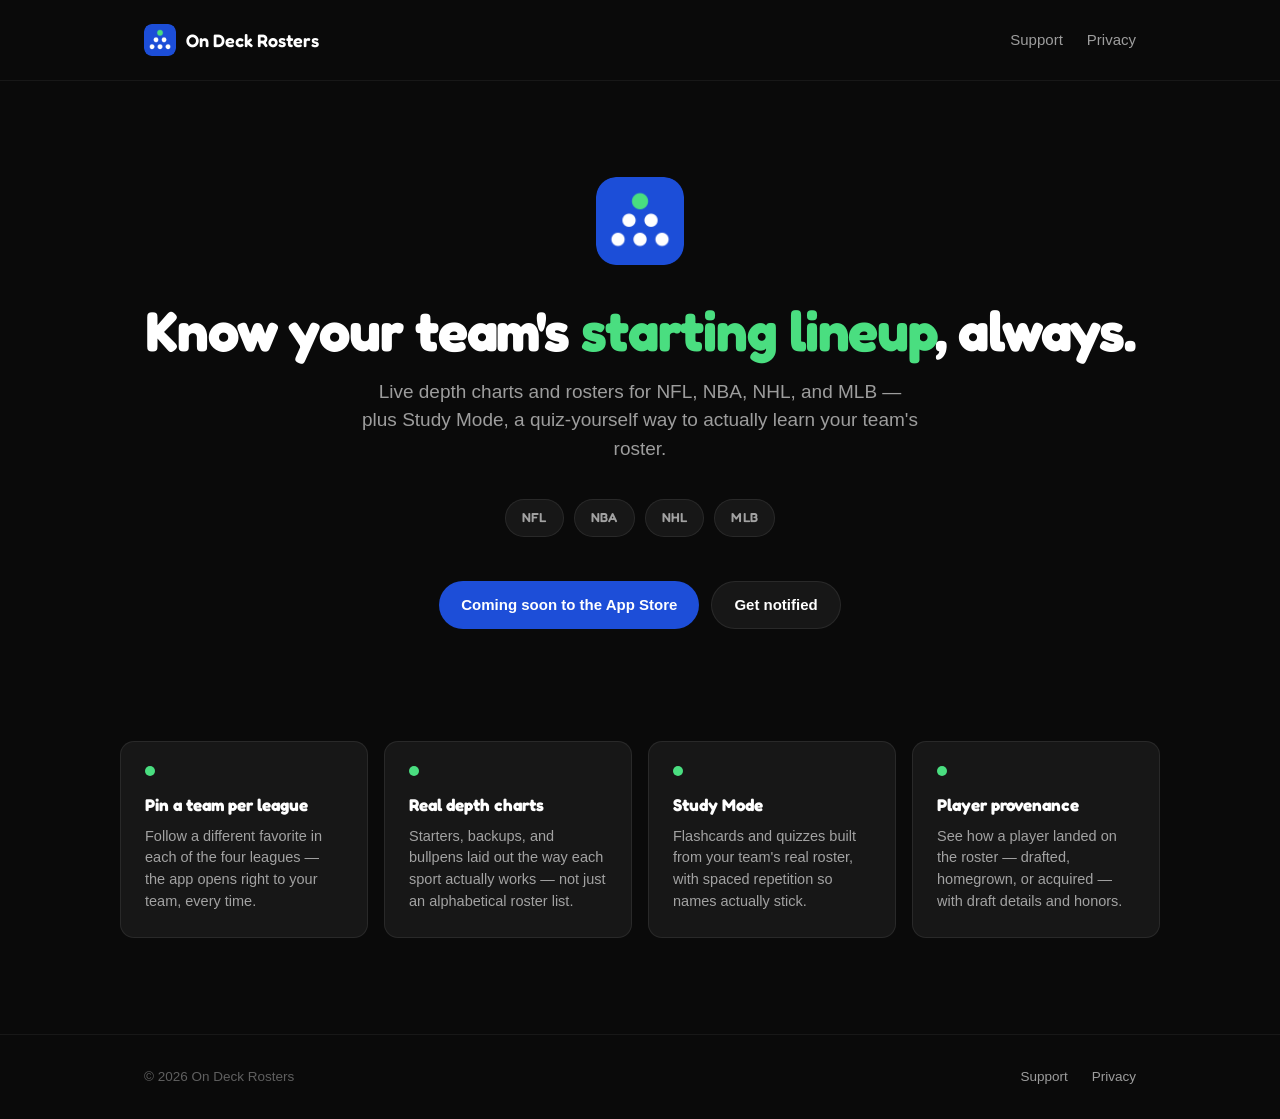
==== index.html @ a46d5aa1 "Initial on deck rosters marketing site Landing page, privacy policy, and support page for the iOS ap" ====
<!DOCTYPE html>
<html lang="en">
<head>
  <meta charset="UTF-8" />
  <meta name="viewport" content="width=device-width, initial-scale=1.0" />
  <title>On Deck Rosters</title>
  <meta name="description" content="Depth charts and rosters for NFL, NBA, NHL, and MLB, plus a Study Mode to learn your team's roster, right on your iPhone." />
  <link rel="icon" type="image/png" sizes="32x32" href="assets/favicon-32.png" />
  <link rel="apple-touch-icon" href="assets/favicon-180.png" />
  <link rel="preconnect" href="https://fonts.googleapis.com" />
  <link rel="preconnect" href="https://fonts.gstatic.com" crossorigin />
  <link href="https://fonts.googleapis.com/css2?family=Fredoka:wght@500;600;700&display=swap" rel="stylesheet" />
  <link rel="stylesheet" href="styles.css" />
</head>
<body>
  <header class="site-header">
    <div class="wrap">
      <a class="brand" href="/">
        <img src="assets/favicon-180.png" alt="" />
        On Deck Rosters
      </a>
      <nav class="site-nav">
        <a href="support.html">Support</a>
        <a href="privacy.html">Privacy</a>
      </nav>
    </div>
  </header>

  <main>
    <section class="hero wrap">
      <img class="hero-icon" src="assets/favicon-180.png" alt="On Deck Rosters icon" />
      <h1>Know your team's <span class="accent">starting lineup</span>, always.</h1>
      <p>Live depth charts and rosters for NFL, NBA, NHL, and MLB &mdash; plus Study Mode, a quiz-yourself way to actually learn your team's roster.</p>

      <div class="pill-row">
        <span class="league-pill">NFL</span>
        <span class="league-pill">NBA</span>
        <span class="league-pill">NHL</span>
        <span class="league-pill">MLB</span>
      </div>

      <div class="cta-row">
        <span class="badge badge-primary">Coming soon to the App Store</span>
        <a class="badge badge-secondary" href="support.html">Get notified</a>
      </div>
    </section>

    <section class="features wrap">
      <div class="feature-card">
        <div class="dot"></div>
        <h3>Pin a team per league</h3>
        <p>Follow a different favorite in each of the four leagues &mdash; the app opens right to your team, every time.</p>
      </div>
      <div class="feature-card">
        <div class="dot"></div>
        <h3>Real depth charts</h3>
        <p>Starters, backups, and bullpens laid out the way each sport actually works &mdash; not just an alphabetical roster list.</p>
      </div>
      <div class="feature-card">
        <div class="dot"></div>
        <h3>Study Mode</h3>
        <p>Flashcards and quizzes built from your team's real roster, with spaced repetition so names actually stick.</p>
      </div>
      <div class="feature-card">
        <div class="dot"></div>
        <h3>Player provenance</h3>
        <p>See how a player landed on the roster &mdash; drafted, homegrown, or acquired &mdash; with draft details and honors.</p>
      </div>
    </section>
  </main>

  <footer class="site-footer">
    <div class="wrap">
      <p>&copy; 2026 On Deck Rosters</p>
      <nav class="site-nav">
        <a href="support.html">Support</a>
        <a href="privacy.html">Privacy</a>
      </nav>
    </div>
  </footer>
</body>
</html>
---- styles.css ----
/* On Deck Rosters - brand tokens
   Colors/fonts matched to the iOS app's Theme.swift (dark, near-black,
   scoreboard feel) and the app icon's blue/green mark. */

:root {
  --color-bg: #0a0a0a;
  --color-card: #171717;
  --color-border: rgba(255, 255, 255, 0.08);
  --color-divider: rgba(255, 255, 255, 0.06);

  --color-text: #ffffff;
  --color-text-secondary: rgba(255, 255, 255, 0.6);
  --color-text-tertiary: rgba(255, 255, 255, 0.35);

  --color-blue: #1d4ed8;
  --color-blue-bright: #3b6ff2;
  --color-green: #4ade80;

  --font-display: "Fredoka", -apple-system, BlinkMacSystemFont, "Segoe UI", sans-serif;
  --font-body: -apple-system, BlinkMacSystemFont, "Segoe UI", Roboto, sans-serif;

  --radius-card: 14px;
  --radius-pill: 999px;

  --max-width: 1040px;
}

* {
  box-sizing: border-box;
}

html,
body {
  margin: 0;
  padding: 0;
}

body {
  background: var(--color-bg);
  color: var(--color-text);
  font-family: var(--font-body);
  line-height: 1.5;
  -webkit-font-smoothing: antialiased;
}

a {
  color: var(--color-blue-bright);
  text-decoration: none;
}

a:hover {
  text-decoration: underline;
}

.wrap {
  max-width: var(--max-width);
  margin: 0 auto;
  padding: 0 24px;
}

/* Header */

.site-header {
  padding: 24px 0;
  border-bottom: 1px solid var(--color-divider);
}

.site-header .wrap {
  display: flex;
  align-items: center;
  justify-content: space-between;
}

.brand {
  display: flex;
  align-items: center;
  gap: 10px;
  font-family: var(--font-display);
  font-weight: 600;
  font-size: 18px;
  color: var(--color-text);
}

.brand img {
  width: 32px;
  height: 32px;
  border-radius: 8px;
}

.site-nav {
  display: flex;
  gap: 24px;
  font-size: 15px;
  color: var(--color-text-secondary);
}

.site-nav a {
  color: var(--color-text-secondary);
}

.site-nav a:hover {
  color: var(--color-text);
  text-decoration: none;
}

/* Hero */

.hero {
  padding: 96px 0 64px;
  text-align: center;
}

.hero-icon {
  width: 88px;
  height: 88px;
  border-radius: 20px;
  margin-bottom: 28px;
}

.hero h1 {
  font-family: var(--font-display);
  font-weight: 700;
  font-size: clamp(32px, 6vw, 56px);
  line-height: 1.1;
  margin: 0 0 16px;
  letter-spacing: -0.02em;
}

.hero h1 .accent {
  color: var(--color-green);
}

.hero p {
  font-size: clamp(16px, 2.4vw, 19px);
  color: var(--color-text-secondary);
  max-width: 560px;
  margin: 0 auto 36px;
}

.pill-row {
  display: flex;
  justify-content: center;
  gap: 10px;
  flex-wrap: wrap;
  margin-bottom: 44px;
}

.league-pill {
  font-family: var(--font-display);
  font-weight: 600;
  font-size: 13px;
  letter-spacing: 0.02em;
  padding: 8px 16px;
  border-radius: var(--radius-pill);
  background: var(--color-card);
  border: 1px solid var(--color-border);
  color: var(--color-text-secondary);
}

.cta-row {
  display: flex;
  justify-content: center;
  gap: 12px;
  flex-wrap: wrap;
}

.badge {
  display: inline-flex;
  align-items: center;
  gap: 8px;
  padding: 12px 22px;
  border-radius: var(--radius-pill);
  font-weight: 600;
  font-size: 15px;
}

.badge-primary {
  background: var(--color-blue);
  color: #ffffff;
}

.badge-secondary {
  background: var(--color-card);
  border: 1px solid var(--color-border);
  color: var(--color-text);
}

.badge-primary:hover,
.badge-secondary:hover {
  text-decoration: none;
  filter: brightness(1.1);
}

/* Features */

.features {
  padding: 48px 0 96px;
  display: grid;
  grid-template-columns: repeat(auto-fit, minmax(240px, 1fr));
  gap: 16px;
}

.feature-card {
  background: var(--color-card);
  border: 1px solid var(--color-border);
  border-radius: var(--radius-card);
  padding: 24px;
}

.feature-card .dot {
  width: 10px;
  height: 10px;
  border-radius: 50%;
  background: var(--color-green);
  margin-bottom: 16px;
}

.feature-card h3 {
  font-family: var(--font-display);
  font-size: 17px;
  margin: 0 0 8px;
}

.feature-card p {
  color: var(--color-text-secondary);
  font-size: 14.5px;
  margin: 0;
}

/* Generic content pages (privacy/support) */

.page {
  padding: 64px 0 96px;
}

.page h1 {
  font-family: var(--font-display);
  font-size: clamp(28px, 5vw, 38px);
  margin: 0 0 8px;
}

.page .updated {
  color: var(--color-text-tertiary);
  font-size: 14px;
  margin: 0 0 40px;
}

.page h2 {
  font-family: var(--font-display);
  font-size: 20px;
  margin: 40px 0 12px;
}

.page p,
.page li {
  color: var(--color-text-secondary);
  font-size: 15.5px;
}

.page ul {
  padding-left: 20px;
}

.contact-card {
  margin-top: 40px;
  background: var(--color-card);
  border: 1px solid var(--color-border);
  border-radius: var(--radius-card);
  padding: 24px;
}

.contact-card h2 {
  margin-top: 0;
}

.faq-item {
  border-bottom: 1px solid var(--color-divider);
  padding: 20px 0;
}

.faq-item:last-child {
  border-bottom: none;
}

.faq-item h3 {
  font-family: var(--font-display);
  font-size: 16px;
  margin: 0 0 8px;
}

.faq-item p {
  margin: 0;
}

/* Footer */

.site-footer {
  border-top: 1px solid var(--color-divider);
  padding: 32px 0;
}

.site-footer .wrap {
  display: flex;
  align-items: center;
  justify-content: space-between;
  flex-wrap: wrap;
  gap: 16px;
}

.site-footer p {
  color: var(--color-text-tertiary);
  font-size: 13.5px;
  margin: 0;
}

.site-footer .site-nav {
  font-size: 13.5px;
}

@media (max-width: 560px) {
  .site-header .wrap {
    flex-direction: column;
    gap: 16px;
  }

  .hero {
    padding: 64px 0 48px;
  }
}
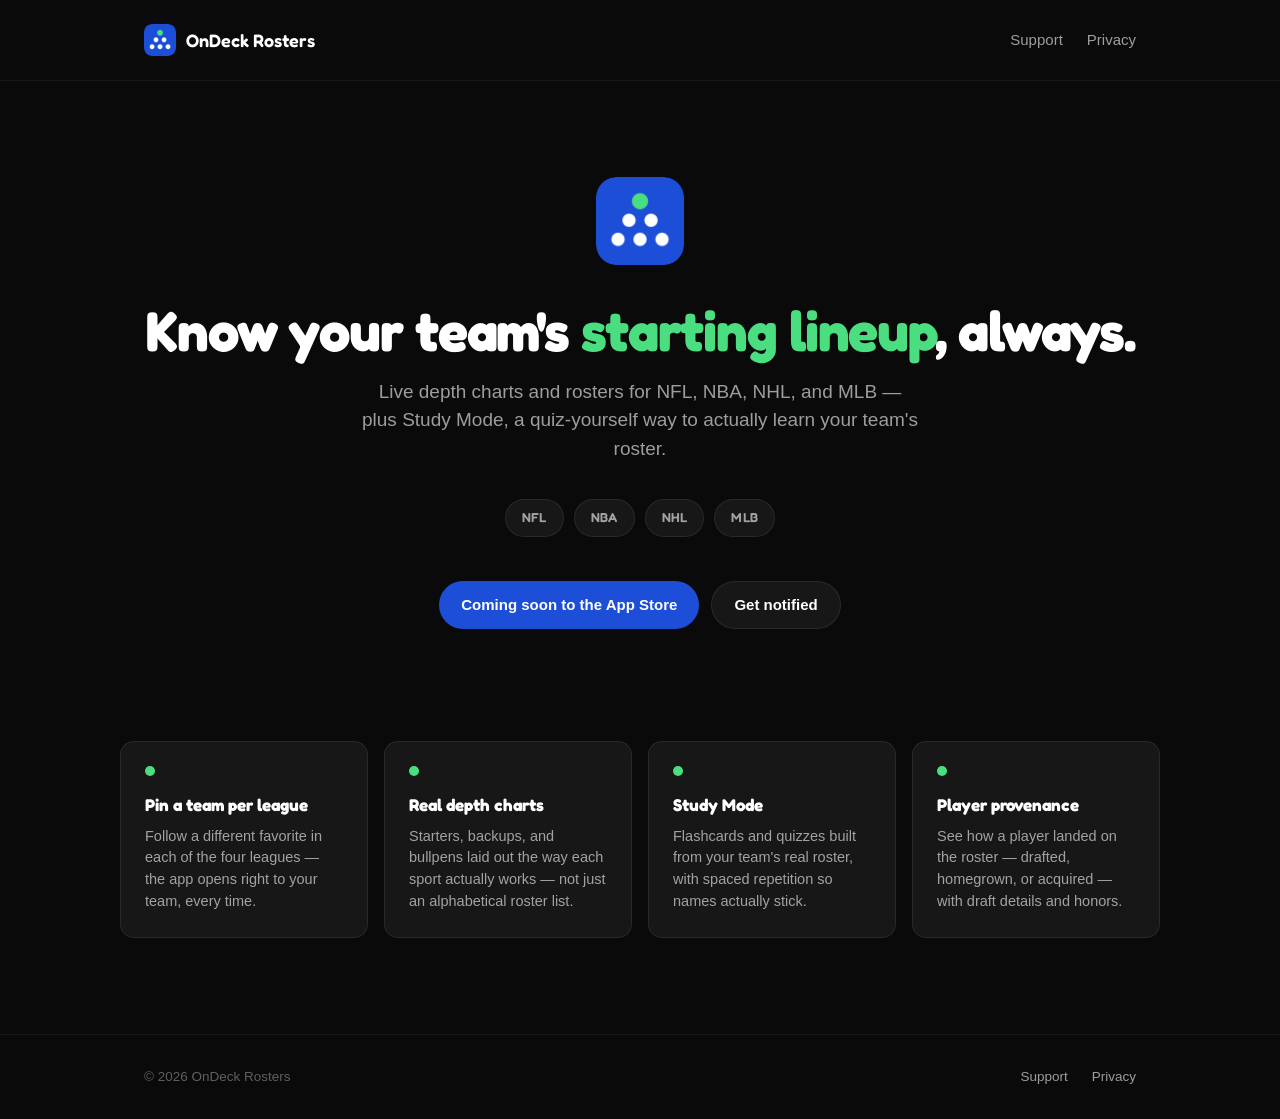
==== commit abdd3e3e: "Rename brand to OnDeck Rosters Co-Authored-By: Claude Sonnet 5 <noreply@anthropic.com>" ====
--- a/index.html
+++ b/index.html
@@ -3,7 +3,7 @@
 <head>
   <meta charset="UTF-8" />
   <meta name="viewport" content="width=device-width, initial-scale=1.0" />
-  <title>On Deck Rosters</title>
+  <title>OnDeck Rosters</title>
   <meta name="description" content="Depth charts and rosters for NFL, NBA, NHL, and MLB, plus a Study Mode to learn your team's roster, right on your iPhone." />
   <link rel="icon" type="image/png" sizes="32x32" href="assets/favicon-32.png" />
   <link rel="apple-touch-icon" href="assets/favicon-180.png" />
@@ -17,7 +17,7 @@
     <div class="wrap">
       <a class="brand" href="/">
         <img src="assets/favicon-180.png" alt="" />
-        On Deck Rosters
+        OnDeck Rosters
       </a>
       <nav class="site-nav">
         <a href="support.html">Support</a>
@@ -28,7 +28,7 @@
 
   <main>
     <section class="hero wrap">
-      <img class="hero-icon" src="assets/favicon-180.png" alt="On Deck Rosters icon" />
+      <img class="hero-icon" src="assets/favicon-180.png" alt="OnDeck Rosters icon" />
       <h1>Know your team's <span class="accent">starting lineup</span>, always.</h1>
       <p>Live depth charts and rosters for NFL, NBA, NHL, and MLB &mdash; plus Study Mode, a quiz-yourself way to actually learn your team's roster.</p>
 
@@ -71,7 +71,7 @@
 
   <footer class="site-footer">
     <div class="wrap">
-      <p>&copy; 2026 On Deck Rosters</p>
+      <p>&copy; 2026 OnDeck Rosters</p>
       <nav class="site-nav">
         <a href="support.html">Support</a>
         <a href="privacy.html">Privacy</a>
--- a/styles.css
+++ b/styles.css
@@ -1,4 +1,4 @@
-/* On Deck Rosters - brand tokens
+/* OnDeck Rosters - brand tokens
    Colors/fonts matched to the iOS app's Theme.swift (dark, near-black,
    scoreboard feel) and the app icon's blue/green mark. */
 
